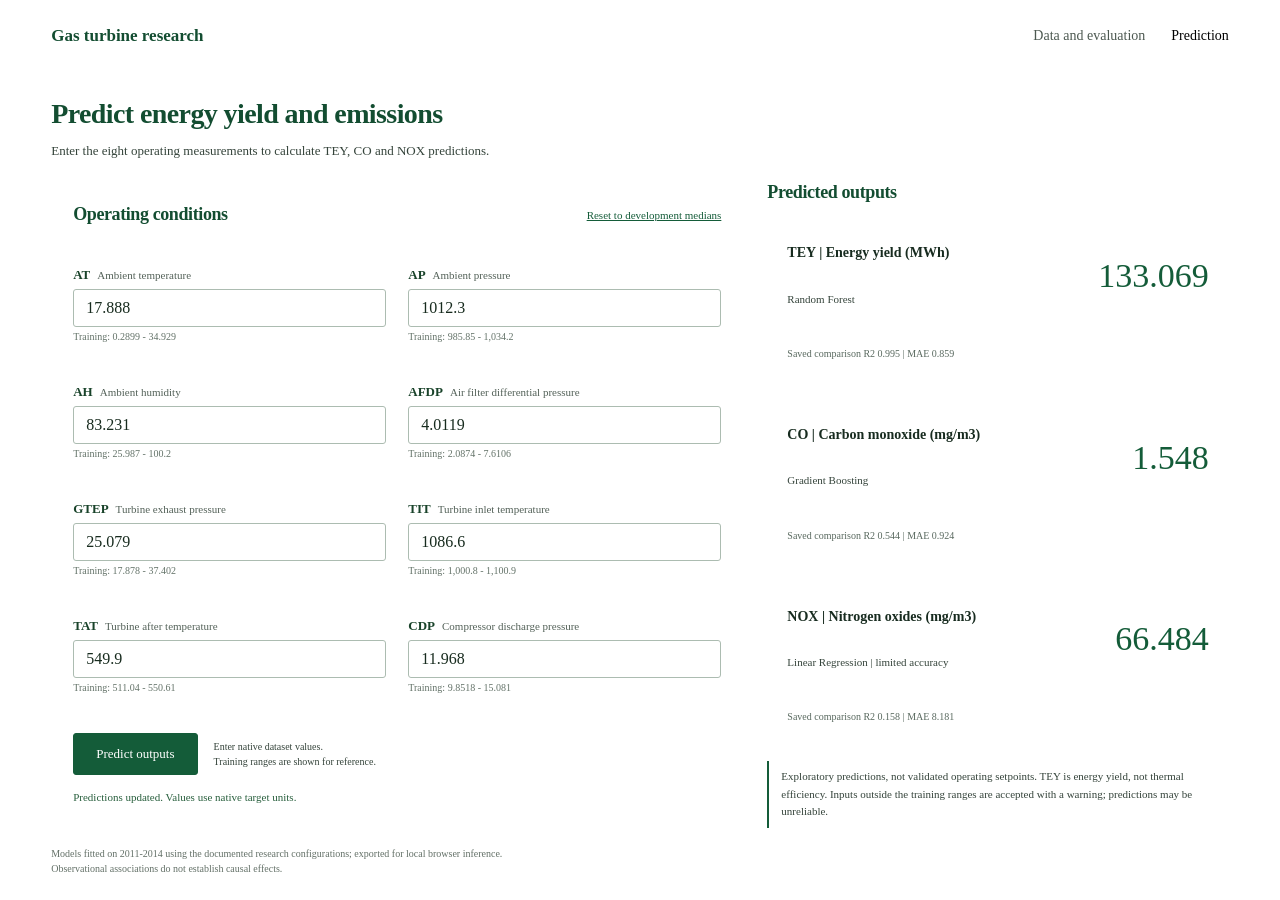
==== website/predict/index.html @ f7c9d316 "Build complete gas turbine research website with verified model explorer" ====
<!doctype html><html lang="en"><head><meta charset="utf-8"><meta name="viewport" content="width=device-width,initial-scale=1"><meta name="theme-color" content="#18784c"><title>Gas turbine prediction</title><link rel="icon" type="image/svg+xml" href="../assets/favicon.svg"><link rel="stylesheet" href="../assets/css/style.css"><script defer src="../assets/js/inference.js"></script><script defer src="../assets/js/predict.js"></script></head><body class="predict-page"><a class="skip" href="#predict-form">Skip to model inputs</a><header><a class="brand" href="../">Gas turbine research</a><nav aria-label="Main navigation"><a href="../">Data and evaluation</a><a class="active" aria-current="page" href="./">Prediction</a></nav></header><main class="predict-main"><div class="predict-heading"><div><h1>Predict energy yield and emissions</h1><p>Enter the eight operating measurements to calculate TEY, CO and NOX predictions.</p></div></div><div class="studio-grid"><form class="input-panel" id="predict-form"><div class="panel-topline"><h2>Operating conditions</h2><button type="button" id="reset-inputs" disabled>Reset to development medians</button></div><div class="input-grid" id="model-inputs"></div><div class="prediction-actions"><button class="button" id="predict-button" type="submit" disabled>Loading models...</button><p>Enter native dataset values.<br>Training ranges are shown for reference.</p></div><p id="predict-status" class="predict-status" role="status" aria-live="polite">Preparing browser models...</p></form><aside class="output-panel" aria-label="Predicted outputs"><h2>Predicted outputs</h2><article class="prediction-result"><h3>TEY | Energy yield (MWh)</h3><p>Random Forest</p><strong id="result-TEY">-</strong><div class="model-score">Saved comparison R2 0.995 | MAE 0.859</div></article><article class="prediction-result"><h3>CO | Carbon monoxide (mg/m3)</h3><p>Gradient Boosting</p><strong id="result-CO">-</strong><div class="model-score">Saved comparison R2 0.544 | MAE 0.924</div></article><article class="prediction-result nox"><h3>NOX | Nitrogen oxides (mg/m3)</h3><p>Linear Regression | limited accuracy</p><strong id="result-NOX">-</strong><div class="model-score">Saved comparison R2 0.158 | MAE 8.181</div></article><p class="studio-note">Exploratory predictions, not validated operating setpoints. TEY is energy yield, not thermal efficiency. Inputs outside the training ranges are accepted with a warning; predictions may be unreliable.</p></aside></div><p class="studio-disclaimer" id="export-note">Models fitted on 2011-2014 using the documented research configurations; exported for local browser inference. Observational associations do not establish causal effects.</p></main><noscript>Enable JavaScript to use the prediction studio.</noscript></body></html>
---- website/assets/css/style.css ----
ï»¿:root{font-family:Arial,Helvetica,sans-serif;color:#17221c;background:#fff;--green:#145c39;--muted:#56625b;--line:#dfe5e1;--white:#fff;font-synthesis:none;scroll-behavior:smooth}*{box-sizing:border-box}body{margin:0;background:#fff}a{color:var(--green);text-underline-offset:3px}a:hover{text-decoration:underline}button,input,select{font:inherit}button,a,select,input{-webkit-tap-highlight-color:transparent}:focus-visible{outline:2px solid #226b47;outline-offset:3px}header{height:72px;padding:0 4%;display:flex;align-items:center;justify-content:space-between;gap:24px;border-bottom:1px solid var(--line);background:#fff}header .brand{font-size:17px;font-weight:600;color:#134d31;text-decoration:none}header nav{display:flex;gap:26px}header nav a{font-size:14px;text-decoration:none;color:#4d5951;padding:25px 0}header nav .active{color:var(--green);border-bottom:2px solid var(--green)}.research-layout{max-width:1500px;margin:auto;padding:0 4%;display:grid;grid-template-columns:minmax(0,1fr) 225px;gap:48px}main{min-width:0}.page-intro{padding:48px 0 30px;border-bottom:1px solid var(--line)}h1,h2,h3,h4,p{margin-top:0}h1{font-size:34px;line-height:1.25;letter-spacing:-.6px;font-weight:600;color:#134d31;margin-bottom:18px}h2{font-size:28px;letter-spacing:-.4px;color:#134d31;line-height:1.3;margin-bottom:18px;font-weight:600}h3{font-size:21px;line-height:1.4;font-weight:600;color:#172b1f;margin-bottom:16px}h4{font-size:15px;line-height:1.5;font-weight:600;margin:0 0 14px;color:#23392a}p,li{font-size:14px;line-height:1.85;color:#35443b}p{margin-bottom:17px;max-width:100ch}li{margin-bottom:8px}ul{padding-left:20px}.page-intro>p{font-size:15px;max-width:85ch}.summary-strip{display:grid;grid-template-columns:repeat(4,1fr);border-top:1px solid var(--line);border-bottom:1px solid var(--line);margin:24px 0}.summary-strip>div{padding:19px 16px;border-right:1px solid var(--line)}.summary-strip>div:first-child{padding-left:0}.summary-strip>div:last-child{border:0}.summary-strip strong{display:block;font-size:27px;line-height:1.3;font-weight:500;color:#145c39;margin-bottom:7px}.summary-strip span{font-size:12px;color:#56625b}.source-note,.caption{font-size:12px!important;line-height:1.7!important;color:#647168!important;margin:12px 0 18px}.research-part{padding:44px 0 10px}.research-part+section{border-top:2px solid #1b593b;margin-top:28px}.research-part>p{margin-bottom:28px}.research-part>article{padding:30px 0;border-top:1px solid var(--line);scroll-margin-top:25px}section[id],article[id]{scroll-margin-top:25px}.two-col{display:grid;grid-template-columns:minmax(0,1fr) minmax(0,1fr);gap:28px;align-items:start;margin:22px 0}.two-col>div{min-width:0}.table-scroll{width:100%;overflow:auto;margin:17px 0 20px;border:1px solid var(--line)}table{border-collapse:collapse;width:100%;text-align:right;font-size:12px;background:#fff;white-space:nowrap}td,th{padding:12px 13px;border-bottom:1px solid #e7ebe8}th{font-size:11px;font-weight:600;color:#294533;background:#fff;white-space:normal;line-height:1.5}td:first-child,th:first-child{text-align:left}tbody tr:last-child td{border-bottom:0}tbody tr:hover{background:#f7faf7}td{font-variant-numeric:tabular-nums}#dictionary-table table{text-align:left}#dictionary-table td:nth-child(2){white-space:normal;min-width:135px}#file-inventory td:first-child{max-width:390px;white-space:normal;overflow-wrap:anywhere}#preprocessing table{text-align:left;white-space:normal;min-width:650px}#preprocessing td{vertical-align:top;line-height:1.7}.controls{display:flex;gap:20px;align-items:flex-end;flex-wrap:wrap;margin:24px 0}.controls label{display:flex;flex-direction:column;gap:8px;font-size:12px;font-weight:500;color:#354a3b}.controls .check{flex-direction:row;align-items:center;align-self:center}.controls a{font-size:12px;margin-bottom:10px}select{padding:9px 30px 9px 10px;color:#1b3425;background:#fff;border:1px solid #aebdb3;border-radius:3px;font-size:13px;max-width:100%;cursor:pointer}input{accent-color:#145c39}.chart{width:100%;min-height:180px;margin:8px 0 14px}.chart svg{display:block;width:100%;height:auto}.chart svg text{font:12px Arial,Helvetica,sans-serif;fill:#526158}.chart svg .axis-label{font-size:12px;fill:#223d2c}.chart .gridline{fill:none;stroke:#e4e9e5;stroke-width:1}.chart .reference-line{fill:none;stroke:#7d8b81;stroke-width:1;stroke-dasharray:5 5}.chart .bar-value{fill:#263c2d;font-size:11px}.chart .point:hover{stroke:#182d20;stroke-width:2;opacity:1}.wide-chart{max-width:820px;margin:18px auto}.legend{display:flex;gap:20px;flex-wrap:wrap;font-size:11px;color:#536158;margin-bottom:10px}.legend span:before{content:'';display:inline-block;width:9px;height:9px;margin-right:6px;background:#146b43}.legend .legend-comp:before{background:#da8536}.legend .legend-muted:before{background:#8b9490}.heatmap-wrap{overflow:auto;width:100%;margin:15px 0}.heatmap{display:grid;grid-template-columns:30px repeat(11,minmax(29px,1fr));gap:2px;min-width:395px;font-size:10px;text-align:center}.heatmap span{padding:8px 0}.heatmap .heat-cell{color:#14291c;cursor:help}.note{padding:14px 19px;border-left:3px solid #175f3c;background:#fff;color:#35443b;font-size:14px;line-height:1.8;margin:24px 0;border-top:1px solid var(--line);border-bottom:1px solid var(--line)}.findings strong{color:#1a422a}.matrix-definition,.metric-definitions{display:grid;grid-template-columns:repeat(2,minmax(0,1fr));gap:24px;margin:25px 0}.matrix-definition>div,.metric-definitions>div{padding:20px 0;border-top:2px solid #2b6747;border-bottom:1px solid var(--line)}.matrix-definition strong{font-size:20px;font-weight:500;color:#185b38}.matrix-definition p{font-size:12px;margin:12px 0 0}.metric-definitions{grid-template-columns:repeat(3,minmax(0,1fr));gap:20px}.metric-definitions p{font-size:13px;margin:0}.research-sidebar{align-self:start;position:sticky;top:22px;max-height:calc(100svh - 44px);overflow-y:auto;padding:26px 0 15px 20px;border-left:1px solid var(--line);margin-top:25px;scrollbar-width:thin}.sidebar-group{padding-bottom:18px}.sidebar-group:last-child{padding-bottom:0}.research-sidebar a{display:block;font-size:12px;line-height:1.5;color:#53635a;text-decoration:none;padding:4px 9px;border-left:2px solid transparent}.research-sidebar .sidebar-parent{color:#174d32;font-size:13px;font-weight:600;margin-bottom:5px;padding-left:0}.research-sidebar a:hover,.research-sidebar a.current{color:#145c39;border-left-color:#145c39;background:#fff}.research-sidebar .sidebar-parent:hover{border-left-color:transparent}.notebook-grid{display:grid;grid-template-columns:1fr 1fr;gap:10px 25px}.notebook-grid a{font-size:12px;line-height:1.6;overflow-wrap:anywhere}details{padding:17px 0;border-top:1px solid var(--line)}summary{color:#164c30;font-size:14px;cursor:pointer;line-height:1.7}details[open]>summary{margin-bottom:20px}footer{max-width:1500px;margin:35px auto 0;padding:26px 4%;border-top:1px solid var(--line);display:flex;justify-content:space-between;font-size:12px;color:#53635a;background:white}#load-status{position:fixed;left:16px;bottom:16px;padding:12px 18px;max-width:calc(100% - 32px);background:#fff;border:1px solid #98b09f;color:#174a2d;box-shadow:0 3px 12px #0001;font-size:12px;z-index:9}#load-status:empty{display:none}.skip{position:absolute;top:-100px;left:20px;background:white;color:#145c39;z-index:10;padding:12px}.skip:focus{top:8px}[hidden]{display:none!important}.button{background:#145c39;color:#fff;border:1px solid #145c39;border-radius:3px;font-size:13px;padding:12px 22px;cursor:pointer}.button:hover{background:#0e472b}button:disabled{cursor:wait;opacity:.55}.sr-only{position:absolute;width:1px;height:1px;overflow:hidden;clip:rect(0,0,0,0)}
/* Prediction page */
.predict-page{background:#fff}.predict-main{max-width:1320px;margin:auto;padding:24px 4%;height:calc(100svh - 72px);display:flex;flex-direction:column;gap:18px}.predict-heading h1{font-size:28px;margin-bottom:8px}.predict-heading p{font-size:13px;margin:0}.studio-grid{display:grid;grid-template-columns:1.5fr 1fr;gap:24px;min-height:0;flex:1}.input-panel{padding:22px;border:1px solid var(--line);background:#fff;display:flex;flex-direction:column;gap:14px}.panel-topline{display:flex;justify-content:space-between;align-items:center;gap:10px}.panel-topline h2{font-size:18px;margin:0}.panel-topline button{background:#fff;border:0;padding:0;color:#145c39;font-size:11px;text-decoration:underline;cursor:pointer}.input-grid{display:grid;grid-template-columns:1fr 1fr;gap:15px 22px;flex:1;align-content:space-evenly}.input-field label{display:block;font-size:11px;color:#536158;line-height:1.4;margin-bottom:5px}.input-field label b{color:#19432a;font-size:13px;margin-right:7px}.input-field input{width:100%;min-width:0;border:1px solid #acbcb1;border-radius:3px;padding:9px 12px;font-size:16px;background:#fff;color:#172b1e}.input-field small{display:block;font-size:10px;color:#647369;margin-top:4px}.prediction-actions{display:flex;align-items:center;gap:16px}.prediction-actions p{font-size:10px;line-height:1.5;margin:0}.predict-status{font-size:11px;margin:0;min-height:17px;color:#285f3d;line-height:1.5}.predict-status.error{color:#963a2c}.input-field input:invalid{border-color:#963a2c}.output-panel{display:flex;flex-direction:column;gap:12px}.output-panel>h2{font-size:18px;margin:0}.prediction-result{border:1px solid var(--line);padding:16px 20px;display:grid;grid-template-columns:1fr auto;gap:4px;align-items:center;flex:1;background:#fff}.prediction-result h3{font-size:14px;margin:0}.prediction-result p{font-size:11px;margin:0}.prediction-result strong{grid-column:2;grid-row:1/3;font-size:34px;font-weight:500;color:#145c39}.prediction-result .model-score{grid-column:1/-1;font-size:10px;border-top:1px solid var(--line);padding-top:8px;margin-top:5px;color:#59695f}.studio-note{border-left:2px solid #145c39;padding:7px 12px;font-size:11px;line-height:1.6;margin:0;background:#fff}.studio-disclaimer{font-size:10px;color:#637067;line-height:1.5;margin:0}.predict-result-stale{opacity:.45}
@media(max-width:1150px){.research-layout{gap:25px;grid-template-columns:minmax(0,1fr) 205px;padding:0 3%}.two-col{grid-template-columns:1fr}.chart{max-width:680px}.wide-chart{max-width:100%}.heatmap{max-width:620px}.research-sidebar{padding-left:12px}h1{font-size:30px}.metric-definitions{gap:14px}}@media(max-width:760px){header{height:auto;min-height:70px;padding:18px 5%;gap:16px;flex-wrap:wrap}header .brand{font-size:16px}header nav{gap:20px}header nav a{font-size:12px;padding:8px 0}.research-layout{display:flex;flex-direction:column;padding:0 5%;gap:0}.research-sidebar{position:static;order:-1;margin:20px 0 0;padding:12px 0;border:0;border-bottom:1px solid var(--line);width:100%;max-height:210px;overflow:auto}.research-sidebar nav{display:grid;grid-template-columns:repeat(3,minmax(0,1fr));gap:10px}.research-sidebar a{font-size:10px;padding:4px 2px}.research-sidebar .sidebar-parent{font-size:11px}.page-intro{padding-top:27px}h1{font-size:26px}h2{font-size:25px}h3{font-size:19px}.summary-strip{grid-template-columns:1fr 1fr}.summary-strip>div{padding:14px 10px;border-top:1px solid var(--line)}.summary-strip>div:first-child{padding-left:10px}.summary-strip strong{font-size:24px}.summary-strip span{font-size:11px}.summary-strip>div:nth-child(even){border-right:0}.research-part{padding-top:32px}.research-part>article{padding:25px 0}.two-col{gap:20px}.controls{gap:14px}.controls label{font-size:11px}select{font-size:12px}.metric-definitions,.matrix-definition{grid-template-columns:1fr;gap:12px}.metric-definitions>div,.matrix-definition>div{padding:15px 0}.notebook-grid{grid-template-columns:1fr}td,th{padding:10px;font-size:11px}.heatmap{font-size:9px;min-width:370px}.chart{min-height:150px}.caption{font-size:11px!important}footer{padding:23px 5%}.page-intro>p{font-size:14px}}
@media(min-width:901px) and (max-height:760px){.predict-main{padding-top:14px;padding-bottom:14px;gap:10px}.predict-heading h1{font-size:25px}.input-panel{padding:16px;gap:10px}.input-grid{gap:9px 18px}.input-field input{padding:7px 10px}.prediction-result{padding:10px 16px}.prediction-result strong{font-size:28px}.input-field small{font-size:9px}.prediction-actions .button{padding:10px 18px}}
@media(max-width:900px){.predict-page header{height:56px;min-height:56px;padding:8px 4%;gap:0}.predict-page header>.brand{display:none}.predict-page header nav{width:100%;justify-content:center;gap:24px}.predict-page header nav a{padding:9px 0;font-size:12px}.predict-main{height:auto;min-height:0;padding:12px 4%;gap:10px}.predict-heading h1{font-size:24px;margin-bottom:5px}.predict-heading p{font-size:10px}.studio-grid{grid-template-columns:1fr;gap:10px}.input-panel{padding:12px 15px;gap:8px}.panel-topline h2{font-size:14px}.panel-topline button{font-size:9px}.input-grid{gap:6px 14px}.input-field label{font-size:9px;line-height:1.3;margin-bottom:3px}.input-field label b{font-size:11px}.input-field input{padding:6px 9px;font-size:14px;height:30px}.input-field small{font-size:9px;margin-top:2px;line-height:1.2}.prediction-actions .button{font-size:11px;padding:10px 16px}.prediction-actions p{font-size:9px}.predict-status{font-size:10px;min-height:12px;line-height:1.3}.output-panel{display:grid;grid-template-columns:repeat(3,minmax(0,1fr));gap:6px}.output-panel>h2,.output-panel>.studio-note{grid-column:1/-1}.output-panel>h2{font-size:13px}.prediction-result{display:block;padding:9px 11px}.prediction-result h3{font-size:11px}.prediction-result p{font-size:9px;line-height:1.4}.prediction-result strong{display:block;font-size:24px;margin:5px 0}.prediction-result .model-score{font-size:8px;padding-top:5px;line-height:1.4}.studio-note{font-size:9px;padding:5px 8px;line-height:1.4}.studio-disclaimer{font-size:9px;line-height:1.35}}
@media(prefers-reduced-motion:reduce){:root{scroll-behavior:auto}}@media print{header,.research-sidebar,.controls,footer,#load-status{display:none}.research-layout{display:block;padding:0}.research-part{break-before:page}article{break-inside:avoid}.table-scroll{overflow:visible}a{color:#17221c}.chart{max-width:550px}}

/* Method explanations and bibliography retain the white editorial canvas. */
.method-choice{border-left:3px solid #146b43;padding:4px 0 4px 20px;margin:24px 0;background:#fff}.method-choice h4{margin:0 0 8px}.citation{font-size:.75em;white-space:nowrap}.references{padding-left:24px}.references li{padding:8px 0;scroll-margin-top:90px;overflow-wrap:anywhere}.research-roadmap{margin:24px 0}.research-roadmap ol{columns:2;column-gap:30px}.research-roadmap li{break-inside:avoid;padding:5px 0}pre{white-space:pre-wrap;overflow-wrap:anywhere;padding:18px;border:1px solid #d9e2dc;background:#fff;font-size:.85rem}.research-sidebar{max-height:calc(100vh - 100px);overflow-y:auto}@media(max-width:800px){.research-roadmap ol{columns:1}.research-sidebar{max-height:none}}
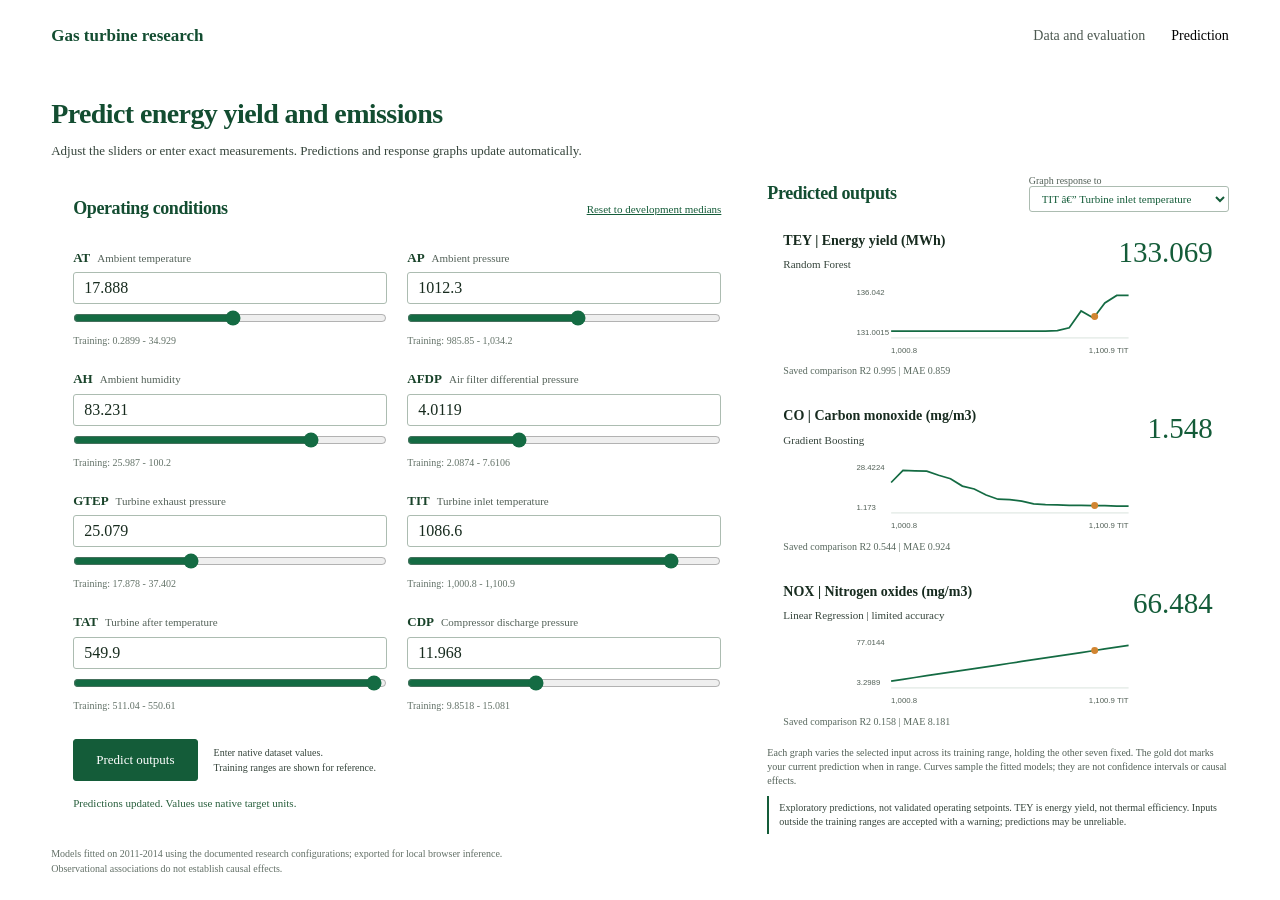
==== commit e1e880de: "Add live prediction sliders and fitted-model response graphs" ====
--- a/website/predict/index.html
+++ b/website/predict/index.html
@@ -1 +1 @@
-<!doctype html><html lang="en"><head><meta charset="utf-8"><meta name="viewport" content="width=device-width,initial-scale=1"><meta name="theme-color" content="#18784c"><title>Gas turbine prediction</title><link rel="icon" type="image/svg+xml" href="../assets/favicon.svg"><link rel="stylesheet" href="../assets/css/style.css"><script defer src="../assets/js/inference.js"></script><script defer src="../assets/js/predict.js"></script></head><body class="predict-page"><a class="skip" href="#predict-form">Skip to model inputs</a><header><a class="brand" href="../">Gas turbine research</a><nav aria-label="Main navigation"><a href="../">Data and evaluation</a><a class="active" aria-current="page" href="./">Prediction</a></nav></header><main class="predict-main"><div class="predict-heading"><div><h1>Predict energy yield and emissions</h1><p>Enter the eight operating measurements to calculate TEY, CO and NOX predictions.</p></div></div><div class="studio-grid"><form class="input-panel" id="predict-form"><div class="panel-topline"><h2>Operating conditions</h2><button type="button" id="reset-inputs" disabled>Reset to development medians</button></div><div class="input-grid" id="model-inputs"></div><div class="prediction-actions"><button class="button" id="predict-button" type="submit" disabled>Loading models...</button><p>Enter native dataset values.<br>Training ranges are shown for reference.</p></div><p id="predict-status" class="predict-status" role="status" aria-live="polite">Preparing browser models...</p></form><aside class="output-panel" aria-label="Predicted outputs"><h2>Predicted outputs</h2><article class="prediction-result"><h3>TEY | Energy yield (MWh)</h3><p>Random Forest</p><strong id="result-TEY">-</strong><div class="model-score">Saved comparison R2 0.995 | MAE 0.859</div></article><article class="prediction-result"><h3>CO | Carbon monoxide (mg/m3)</h3><p>Gradient Boosting</p><strong id="result-CO">-</strong><div class="model-score">Saved comparison R2 0.544 | MAE 0.924</div></article><article class="prediction-result nox"><h3>NOX | Nitrogen oxides (mg/m3)</h3><p>Linear Regression | limited accuracy</p><strong id="result-NOX">-</strong><div class="model-score">Saved comparison R2 0.158 | MAE 8.181</div></article><p class="studio-note">Exploratory predictions, not validated operating setpoints. TEY is energy yield, not thermal efficiency. Inputs outside the training ranges are accepted with a warning; predictions may be unreliable.</p></aside></div><p class="studio-disclaimer" id="export-note">Models fitted on 2011-2014 using the documented research configurations; exported for local browser inference. Observational associations do not establish causal effects.</p></main><noscript>Enable JavaScript to use the prediction studio.</noscript></body></html>
+<!doctype html><html lang="en"><head><meta charset="utf-8"><meta name="viewport" content="width=device-width,initial-scale=1"><meta name="theme-color" content="#18784c"><title>Gas turbine prediction</title><link rel="icon" type="image/svg+xml" href="../assets/turbine-icon.svg"><link rel="stylesheet" href="../assets/css/style.css"><script defer src="../assets/js/inference.js"></script><script defer src="../assets/js/predict.js"></script></head><body class="predict-page"><a class="skip" href="#predict-form">Skip to model inputs</a><header><a class="brand" href="../">Gas turbine research</a><nav aria-label="Main navigation"><a href="../">Data and evaluation</a><a class="active" aria-current="page" href="./">Prediction</a></nav></header><main class="predict-main"><div class="predict-heading"><div><h1>Predict energy yield and emissions</h1><p>Adjust the sliders or enter exact measurements. Predictions and response graphs update automatically.</p></div></div><div class="studio-grid"><form class="input-panel" id="predict-form"><div class="panel-topline"><h2>Operating conditions</h2><button type="button" id="reset-inputs" disabled>Reset to development medians</button></div><div class="input-grid" id="model-inputs"></div><div class="prediction-actions"><button class="button" id="predict-button" type="submit" disabled>Loading models...</button><p>Enter native dataset values.<br>Training ranges are shown for reference.</p></div><p id="predict-status" class="predict-status" role="status" aria-live="polite">Preparing browser models...</p></form><aside class="output-panel" aria-label="Predicted outputs"><div class="response-heading"><h2>Predicted outputs</h2><label for="response-feature">Graph response to<select id="response-feature" aria-describedby="response-help" disabled><option>TIT</option></select></label></div><article class="prediction-result"><h3>TEY | Energy yield (MWh)</h3><p>Random Forest</p><strong id="result-TEY">-</strong><div class="response-chart" id="response-TEY"></div><div class="model-score">Saved comparison R2 0.995 | MAE 0.859</div></article><article class="prediction-result"><h3>CO | Carbon monoxide (mg/m3)</h3><p>Gradient Boosting</p><strong id="result-CO">-</strong><div class="response-chart" id="response-CO"></div><div class="model-score">Saved comparison R2 0.544 | MAE 0.924</div></article><article class="prediction-result nox"><h3>NOX | Nitrogen oxides (mg/m3)</h3><p>Linear Regression | limited accuracy</p><strong id="result-NOX">-</strong><div class="response-chart" id="response-NOX"></div><div class="model-score">Saved comparison R2 0.158 | MAE 8.181</div></article><p class="response-help" id="response-help">Each graph varies the selected input across its training range, holding the other seven fixed. The gold dot marks your current prediction when in range. Curves sample the fitted models; they are not confidence intervals or causal effects.</p><p class="studio-note">Exploratory predictions, not validated operating setpoints. TEY is energy yield, not thermal efficiency. Inputs outside the training ranges are accepted with a warning; predictions may be unreliable.</p></aside></div><p class="studio-disclaimer" id="export-note">Models fitted on 2011-2014 using the documented research configurations; exported for local browser inference. Observational associations do not establish causal effects.</p></main><noscript>Enable JavaScript to use the prediction studio.</noscript></body></html>
--- a/website/assets/css/style.css
+++ b/website/assets/css/style.css
@@ -1,4 +1,4 @@
-ï»¿:root{font-family:Arial,Helvetica,sans-serif;color:#17221c;background:#fff;--green:#145c39;--muted:#56625b;--line:#dfe5e1;--white:#fff;font-synthesis:none;scroll-behavior:smooth}*{box-sizing:border-box}body{margin:0;background:#fff}a{color:var(--green);text-underline-offset:3px}a:hover{text-decoration:underline}button,input,select{font:inherit}button,a,select,input{-webkit-tap-highlight-color:transparent}:focus-visible{outline:2px solid #226b47;outline-offset:3px}header{height:72px;padding:0 4%;display:flex;align-items:center;justify-content:space-between;gap:24px;border-bottom:1px solid var(--line);background:#fff}header .brand{font-size:17px;font-weight:600;color:#134d31;text-decoration:none}header nav{display:flex;gap:26px}header nav a{font-size:14px;text-decoration:none;color:#4d5951;padding:25px 0}header nav .active{color:var(--green);border-bottom:2px solid var(--green)}.research-layout{max-width:1500px;margin:auto;padding:0 4%;display:grid;grid-template-columns:minmax(0,1fr) 225px;gap:48px}main{min-width:0}.page-intro{padding:48px 0 30px;border-bottom:1px solid var(--line)}h1,h2,h3,h4,p{margin-top:0}h1{font-size:34px;line-height:1.25;letter-spacing:-.6px;font-weight:600;color:#134d31;margin-bottom:18px}h2{font-size:28px;letter-spacing:-.4px;color:#134d31;line-height:1.3;margin-bottom:18px;font-weight:600}h3{font-size:21px;line-height:1.4;font-weight:600;color:#172b1f;margin-bottom:16px}h4{font-size:15px;line-height:1.5;font-weight:600;margin:0 0 14px;color:#23392a}p,li{font-size:14px;line-height:1.85;color:#35443b}p{margin-bottom:17px;max-width:100ch}li{margin-bottom:8px}ul{padding-left:20px}.page-intro>p{font-size:15px;max-width:85ch}.summary-strip{display:grid;grid-template-columns:repeat(4,1fr);border-top:1px solid var(--line);border-bottom:1px solid var(--line);margin:24px 0}.summary-strip>div{padding:19px 16px;border-right:1px solid var(--line)}.summary-strip>div:first-child{padding-left:0}.summary-strip>div:last-child{border:0}.summary-strip strong{display:block;font-size:27px;line-height:1.3;font-weight:500;color:#145c39;margin-bottom:7px}.summary-strip span{font-size:12px;color:#56625b}.source-note,.caption{font-size:12px!important;line-height:1.7!important;color:#647168!important;margin:12px 0 18px}.research-part{padding:44px 0 10px}.research-part+section{border-top:2px solid #1b593b;margin-top:28px}.research-part>p{margin-bottom:28px}.research-part>article{padding:30px 0;border-top:1px solid var(--line);scroll-margin-top:25px}section[id],article[id]{scroll-margin-top:25px}.two-col{display:grid;grid-template-columns:minmax(0,1fr) minmax(0,1fr);gap:28px;align-items:start;margin:22px 0}.two-col>div{min-width:0}.table-scroll{width:100%;overflow:auto;margin:17px 0 20px;border:1px solid var(--line)}table{border-collapse:collapse;width:100%;text-align:right;font-size:12px;background:#fff;white-space:nowrap}td,th{padding:12px 13px;border-bottom:1px solid #e7ebe8}th{font-size:11px;font-weight:600;color:#294533;background:#fff;white-space:normal;line-height:1.5}td:first-child,th:first-child{text-align:left}tbody tr:last-child td{border-bottom:0}tbody tr:hover{background:#f7faf7}td{font-variant-numeric:tabular-nums}#dictionary-table table{text-align:left}#dictionary-table td:nth-child(2){white-space:normal;min-width:135px}#file-inventory td:first-child{max-width:390px;white-space:normal;overflow-wrap:anywhere}#preprocessing table{text-align:left;white-space:normal;min-width:650px}#preprocessing td{vertical-align:top;line-height:1.7}.controls{display:flex;gap:20px;align-items:flex-end;flex-wrap:wrap;margin:24px 0}.controls label{display:flex;flex-direction:column;gap:8px;font-size:12px;font-weight:500;color:#354a3b}.controls .check{flex-direction:row;align-items:center;align-self:center}.controls a{font-size:12px;margin-bottom:10px}select{padding:9px 30px 9px 10px;color:#1b3425;background:#fff;border:1px solid #aebdb3;border-radius:3px;font-size:13px;max-width:100%;cursor:pointer}input{accent-color:#145c39}.chart{width:100%;min-height:180px;margin:8px 0 14px}.chart svg{display:block;width:100%;height:auto}.chart svg text{font:12px Arial,Helvetica,sans-serif;fill:#526158}.chart svg .axis-label{font-size:12px;fill:#223d2c}.chart .gridline{fill:none;stroke:#e4e9e5;stroke-width:1}.chart .reference-line{fill:none;stroke:#7d8b81;stroke-width:1;stroke-dasharray:5 5}.chart .bar-value{fill:#263c2d;font-size:11px}.chart .point:hover{stroke:#182d20;stroke-width:2;opacity:1}.wide-chart{max-width:820px;margin:18px auto}.legend{display:flex;gap:20px;flex-wrap:wrap;font-size:11px;color:#536158;margin-bottom:10px}.legend span:before{content:'';display:inline-block;width:9px;height:9px;margin-right:6px;background:#146b43}.legend .legend-comp:before{background:#da8536}.legend .legend-muted:before{background:#8b9490}.heatmap-wrap{overflow:auto;width:100%;margin:15px 0}.heatmap{display:grid;grid-template-columns:30px repeat(11,minmax(29px,1fr));gap:2px;min-width:395px;font-size:10px;text-align:center}.heatmap span{padding:8px 0}.heatmap .heat-cell{color:#14291c;cursor:help}.note{padding:14px 19px;border-left:3px solid #175f3c;background:#fff;color:#35443b;font-size:14px;line-height:1.8;margin:24px 0;border-top:1px solid var(--line);border-bottom:1px solid var(--line)}.findings strong{color:#1a422a}.matrix-definition,.metric-definitions{display:grid;grid-template-columns:repeat(2,minmax(0,1fr));gap:24px;margin:25px 0}.matrix-definition>div,.metric-definitions>div{padding:20px 0;border-top:2px solid #2b6747;border-bottom:1px solid var(--line)}.matrix-definition strong{font-size:20px;font-weight:500;color:#185b38}.matrix-definition p{font-size:12px;margin:12px 0 0}.metric-definitions{grid-template-columns:repeat(3,minmax(0,1fr));gap:20px}.metric-definitions p{font-size:13px;margin:0}.research-sidebar{align-self:start;position:sticky;top:22px;max-height:calc(100svh - 44px);overflow-y:auto;padding:26px 0 15px 20px;border-left:1px solid var(--line);margin-top:25px;scrollbar-width:thin}.sidebar-group{padding-bottom:18px}.sidebar-group:last-child{padding-bottom:0}.research-sidebar a{display:block;font-size:12px;line-height:1.5;color:#53635a;text-decoration:none;padding:4px 9px;border-left:2px solid transparent}.research-sidebar .sidebar-parent{color:#174d32;font-size:13px;font-weight:600;margin-bottom:5px;padding-left:0}.research-sidebar a:hover,.research-sidebar a.current{color:#145c39;border-left-color:#145c39;background:#fff}.research-sidebar .sidebar-parent:hover{border-left-color:transparent}.notebook-grid{display:grid;grid-template-columns:1fr 1fr;gap:10px 25px}.notebook-grid a{font-size:12px;line-height:1.6;overflow-wrap:anywhere}details{padding:17px 0;border-top:1px solid var(--line)}summary{color:#164c30;font-size:14px;cursor:pointer;line-height:1.7}details[open]>summary{margin-bottom:20px}footer{max-width:1500px;margin:35px auto 0;padding:26px 4%;border-top:1px solid var(--line);display:flex;justify-content:space-between;font-size:12px;color:#53635a;background:white}#load-status{position:fixed;left:16px;bottom:16px;padding:12px 18px;max-width:calc(100% - 32px);background:#fff;border:1px solid #98b09f;color:#174a2d;box-shadow:0 3px 12px #0001;font-size:12px;z-index:9}#load-status:empty{display:none}.skip{position:absolute;top:-100px;left:20px;background:white;color:#145c39;z-index:10;padding:12px}.skip:focus{top:8px}[hidden]{display:none!important}.button{background:#145c39;color:#fff;border:1px solid #145c39;border-radius:3px;font-size:13px;padding:12px 22px;cursor:pointer}.button:hover{background:#0e472b}button:disabled{cursor:wait;opacity:.55}.sr-only{position:absolute;width:1px;height:1px;overflow:hidden;clip:rect(0,0,0,0)}
+Ã¯Â»Â¿:root{font-family:Arial,Helvetica,sans-serif;color:#17221c;background:#fff;--green:#145c39;--muted:#56625b;--line:#dfe5e1;--white:#fff;font-synthesis:none;scroll-behavior:smooth}*{box-sizing:border-box}body{margin:0;background:#fff}a{color:var(--green);text-underline-offset:3px}a:hover{text-decoration:underline}button,input,select{font:inherit}button,a,select,input{-webkit-tap-highlight-color:transparent}:focus-visible{outline:2px solid #226b47;outline-offset:3px}header{height:72px;padding:0 4%;display:flex;align-items:center;justify-content:space-between;gap:24px;border-bottom:1px solid var(--line);background:#fff}header .brand{font-size:17px;font-weight:600;color:#134d31;text-decoration:none}header nav{display:flex;gap:26px}header nav a{font-size:14px;text-decoration:none;color:#4d5951;padding:25px 0}header nav .active{color:var(--green);border-bottom:2px solid var(--green)}.research-layout{max-width:1500px;margin:auto;padding:0 4%;display:grid;grid-template-columns:minmax(0,1fr) 225px;gap:48px}main{min-width:0}.page-intro{padding:48px 0 30px;border-bottom:1px solid var(--line)}h1,h2,h3,h4,p{margin-top:0}h1{font-size:34px;line-height:1.25;letter-spacing:-.6px;font-weight:600;color:#134d31;margin-bottom:18px}h2{font-size:28px;letter-spacing:-.4px;color:#134d31;line-height:1.3;margin-bottom:18px;font-weight:600}h3{font-size:21px;line-height:1.4;font-weight:600;color:#172b1f;margin-bottom:16px}h4{font-size:15px;line-height:1.5;font-weight:600;margin:0 0 14px;color:#23392a}p,li{font-size:14px;line-height:1.85;color:#35443b}p{margin-bottom:17px;max-width:100ch}li{margin-bottom:8px}ul{padding-left:20px}.page-intro>p{font-size:15px;max-width:85ch}.summary-strip{display:grid;grid-template-columns:repeat(4,1fr);border-top:1px solid var(--line);border-bottom:1px solid var(--line);margin:24px 0}.summary-strip>div{padding:19px 16px;border-right:1px solid var(--line)}.summary-strip>div:first-child{padding-left:0}.summary-strip>div:last-child{border:0}.summary-strip strong{display:block;font-size:27px;line-height:1.3;font-weight:500;color:#145c39;margin-bottom:7px}.summary-strip span{font-size:12px;color:#56625b}.source-note,.caption{font-size:12px!important;line-height:1.7!important;color:#647168!important;margin:12px 0 18px}.research-part{padding:44px 0 10px}.research-part+section{border-top:2px solid #1b593b;margin-top:28px}.research-part>p{margin-bottom:28px}.research-part>article{padding:30px 0;border-top:1px solid var(--line);scroll-margin-top:25px}section[id],article[id]{scroll-margin-top:25px}.two-col{display:grid;grid-template-columns:minmax(0,1fr) minmax(0,1fr);gap:28px;align-items:start;margin:22px 0}.two-col>div{min-width:0}.table-scroll{width:100%;overflow:auto;margin:17px 0 20px;border:1px solid var(--line)}table{border-collapse:collapse;width:100%;text-align:right;font-size:12px;background:#fff;white-space:nowrap}td,th{padding:12px 13px;border-bottom:1px solid #e7ebe8}th{font-size:11px;font-weight:600;color:#294533;background:#fff;white-space:normal;line-height:1.5}td:first-child,th:first-child{text-align:left}tbody tr:last-child td{border-bottom:0}tbody tr:hover{background:#f7faf7}td{font-variant-numeric:tabular-nums}#dictionary-table table{text-align:left}#dictionary-table td:nth-child(2){white-space:normal;min-width:135px}#file-inventory td:first-child{max-width:390px;white-space:normal;overflow-wrap:anywhere}#preprocessing table{text-align:left;white-space:normal;min-width:650px}#preprocessing td{vertical-align:top;line-height:1.7}.controls{display:flex;gap:20px;align-items:flex-end;flex-wrap:wrap;margin:24px 0}.controls label{display:flex;flex-direction:column;gap:8px;font-size:12px;font-weight:500;color:#354a3b}.controls .check{flex-direction:row;align-items:center;align-self:center}.controls a{font-size:12px;margin-bottom:10px}select{padding:9px 30px 9px 10px;color:#1b3425;background:#fff;border:1px solid #aebdb3;border-radius:3px;font-size:13px;max-width:100%;cursor:pointer}input{accent-color:#145c39}.chart{width:100%;min-height:180px;margin:8px 0 14px}.chart svg{display:block;width:100%;height:auto}.chart svg text{font:12px Arial,Helvetica,sans-serif;fill:#526158}.chart svg .axis-label{font-size:12px;fill:#223d2c}.chart .gridline{fill:none;stroke:#e4e9e5;stroke-width:1}.chart .reference-line{fill:none;stroke:#7d8b81;stroke-width:1;stroke-dasharray:5 5}.chart .bar-value{fill:#263c2d;font-size:11px}.chart .point:hover{stroke:#182d20;stroke-width:2;opacity:1}.wide-chart{max-width:820px;margin:18px auto}.legend{display:flex;gap:20px;flex-wrap:wrap;font-size:11px;color:#536158;margin-bottom:10px}.legend span:before{content:'';display:inline-block;width:9px;height:9px;margin-right:6px;background:#146b43}.legend .legend-comp:before{background:#da8536}.legend .legend-muted:before{background:#8b9490}.heatmap-wrap{overflow:auto;width:100%;margin:15px 0}.heatmap{display:grid;grid-template-columns:30px repeat(11,minmax(29px,1fr));gap:2px;min-width:395px;font-size:10px;text-align:center}.heatmap span{padding:8px 0}.heatmap .heat-cell{color:#14291c;cursor:help}.note{padding:14px 19px;border-left:3px solid #175f3c;background:#fff;color:#35443b;font-size:14px;line-height:1.8;margin:24px 0;border-top:1px solid var(--line);border-bottom:1px solid var(--line)}.findings strong{color:#1a422a}.matrix-definition,.metric-definitions{display:grid;grid-template-columns:repeat(2,minmax(0,1fr));gap:24px;margin:25px 0}.matrix-definition>div,.metric-definitions>div{padding:20px 0;border-top:2px solid #2b6747;border-bottom:1px solid var(--line)}.matrix-definition strong{font-size:20px;font-weight:500;color:#185b38}.matrix-definition p{font-size:12px;margin:12px 0 0}.metric-definitions{grid-template-columns:repeat(3,minmax(0,1fr));gap:20px}.metric-definitions p{font-size:13px;margin:0}.research-sidebar{align-self:start;position:sticky;top:22px;max-height:calc(100svh - 44px);overflow-y:auto;padding:26px 0 15px 20px;border-left:1px solid var(--line);margin-top:25px;scrollbar-width:thin}.sidebar-group{padding-bottom:18px}.sidebar-group:last-child{padding-bottom:0}.research-sidebar a{display:block;font-size:12px;line-height:1.5;color:#53635a;text-decoration:none;padding:4px 9px;border-left:2px solid transparent}.research-sidebar .sidebar-parent{color:#174d32;font-size:13px;font-weight:600;margin-bottom:5px;padding-left:0}.research-sidebar a:hover,.research-sidebar a.current{color:#145c39;border-left-color:#145c39;background:#fff}.research-sidebar .sidebar-parent:hover{border-left-color:transparent}.notebook-grid{display:grid;grid-template-columns:1fr 1fr;gap:10px 25px}.notebook-grid a{font-size:12px;line-height:1.6;overflow-wrap:anywhere}details{padding:17px 0;border-top:1px solid var(--line)}summary{color:#164c30;font-size:14px;cursor:pointer;line-height:1.7}details[open]>summary{margin-bottom:20px}footer{max-width:1500px;margin:35px auto 0;padding:26px 4%;border-top:1px solid var(--line);display:flex;justify-content:space-between;font-size:12px;color:#53635a;background:white}#load-status{position:fixed;left:16px;bottom:16px;padding:12px 18px;max-width:calc(100% - 32px);background:#fff;border:1px solid #98b09f;color:#174a2d;box-shadow:0 3px 12px #0001;font-size:12px;z-index:9}#load-status:empty{display:none}.skip{position:absolute;top:-100px;left:20px;background:white;color:#145c39;z-index:10;padding:12px}.skip:focus{top:8px}[hidden]{display:none!important}.button{background:#145c39;color:#fff;border:1px solid #145c39;border-radius:3px;font-size:13px;padding:12px 22px;cursor:pointer}.button:hover{background:#0e472b}button:disabled{cursor:wait;opacity:.55}.sr-only{position:absolute;width:1px;height:1px;overflow:hidden;clip:rect(0,0,0,0)}
 /* Prediction page */
 .predict-page{background:#fff}.predict-main{max-width:1320px;margin:auto;padding:24px 4%;height:calc(100svh - 72px);display:flex;flex-direction:column;gap:18px}.predict-heading h1{font-size:28px;margin-bottom:8px}.predict-heading p{font-size:13px;margin:0}.studio-grid{display:grid;grid-template-columns:1.5fr 1fr;gap:24px;min-height:0;flex:1}.input-panel{padding:22px;border:1px solid var(--line);background:#fff;display:flex;flex-direction:column;gap:14px}.panel-topline{display:flex;justify-content:space-between;align-items:center;gap:10px}.panel-topline h2{font-size:18px;margin:0}.panel-topline button{background:#fff;border:0;padding:0;color:#145c39;font-size:11px;text-decoration:underline;cursor:pointer}.input-grid{display:grid;grid-template-columns:1fr 1fr;gap:15px 22px;flex:1;align-content:space-evenly}.input-field label{display:block;font-size:11px;color:#536158;line-height:1.4;margin-bottom:5px}.input-field label b{color:#19432a;font-size:13px;margin-right:7px}.input-field input{width:100%;min-width:0;border:1px solid #acbcb1;border-radius:3px;padding:9px 12px;font-size:16px;background:#fff;color:#172b1e}.input-field small{display:block;font-size:10px;color:#647369;margin-top:4px}.prediction-actions{display:flex;align-items:center;gap:16px}.prediction-actions p{font-size:10px;line-height:1.5;margin:0}.predict-status{font-size:11px;margin:0;min-height:17px;color:#285f3d;line-height:1.5}.predict-status.error{color:#963a2c}.input-field input:invalid{border-color:#963a2c}.output-panel{display:flex;flex-direction:column;gap:12px}.output-panel>h2{font-size:18px;margin:0}.prediction-result{border:1px solid var(--line);padding:16px 20px;display:grid;grid-template-columns:1fr auto;gap:4px;align-items:center;flex:1;background:#fff}.prediction-result h3{font-size:14px;margin:0}.prediction-result p{font-size:11px;margin:0}.prediction-result strong{grid-column:2;grid-row:1/3;font-size:34px;font-weight:500;color:#145c39}.prediction-result .model-score{grid-column:1/-1;font-size:10px;border-top:1px solid var(--line);padding-top:8px;margin-top:5px;color:#59695f}.studio-note{border-left:2px solid #145c39;padding:7px 12px;font-size:11px;line-height:1.6;margin:0;background:#fff}.studio-disclaimer{font-size:10px;color:#637067;line-height:1.5;margin:0}.predict-result-stale{opacity:.45}
 @media(max-width:1150px){.research-layout{gap:25px;grid-template-columns:minmax(0,1fr) 205px;padding:0 3%}.two-col{grid-template-columns:1fr}.chart{max-width:680px}.wide-chart{max-width:100%}.heatmap{max-width:620px}.research-sidebar{padding-left:12px}h1{font-size:30px}.metric-definitions{gap:14px}}@media(max-width:760px){header{height:auto;min-height:70px;padding:18px 5%;gap:16px;flex-wrap:wrap}header .brand{font-size:16px}header nav{gap:20px}header nav a{font-size:12px;padding:8px 0}.research-layout{display:flex;flex-direction:column;padding:0 5%;gap:0}.research-sidebar{position:static;order:-1;margin:20px 0 0;padding:12px 0;border:0;border-bottom:1px solid var(--line);width:100%;max-height:210px;overflow:auto}.research-sidebar nav{display:grid;grid-template-columns:repeat(3,minmax(0,1fr));gap:10px}.research-sidebar a{font-size:10px;padding:4px 2px}.research-sidebar .sidebar-parent{font-size:11px}.page-intro{padding-top:27px}h1{font-size:26px}h2{font-size:25px}h3{font-size:19px}.summary-strip{grid-template-columns:1fr 1fr}.summary-strip>div{padding:14px 10px;border-top:1px solid var(--line)}.summary-strip>div:first-child{padding-left:10px}.summary-strip strong{font-size:24px}.summary-strip span{font-size:11px}.summary-strip>div:nth-child(even){border-right:0}.research-part{padding-top:32px}.research-part>article{padding:25px 0}.two-col{gap:20px}.controls{gap:14px}.controls label{font-size:11px}select{font-size:12px}.metric-definitions,.matrix-definition{grid-template-columns:1fr;gap:12px}.metric-definitions>div,.matrix-definition>div{padding:15px 0}.notebook-grid{grid-template-columns:1fr}td,th{padding:10px;font-size:11px}.heatmap{font-size:9px;min-width:370px}.chart{min-height:150px}.caption{font-size:11px!important}footer{padding:23px 5%}.page-intro>p{font-size:14px}}
@@ -8,3 +8,9 @@
 
 /* Method explanations and bibliography retain the white editorial canvas. */
 .method-choice{border-left:3px solid #146b43;padding:4px 0 4px 20px;margin:24px 0;background:#fff}.method-choice h4{margin:0 0 8px}.citation{font-size:.75em;white-space:nowrap}.references{padding-left:24px}.references li{padding:8px 0;scroll-margin-top:90px;overflow-wrap:anywhere}.research-roadmap{margin:24px 0}.research-roadmap ol{columns:2;column-gap:30px}.research-roadmap li{break-inside:avoid;padding:5px 0}pre{white-space:pre-wrap;overflow-wrap:anywhere;padding:18px;border:1px solid #d9e2dc;background:#fff;font-size:.85rem}.research-sidebar{max-height:calc(100vh - 100px);overflow-y:auto}@media(max-width:800px){.research-roadmap ol{columns:1}.research-sidebar{max-height:none}}
+
+/* Compact live prediction controls and model response plots. */
+.predict-main{gap:12px}.input-grid{gap:10px 20px}.input-field input[type=range]{appearance:auto;accent-color:#146b43;width:100%;height:18px;padding:0;margin:5px 0 0;border:0;cursor:pointer}.input-field input[type=range]:focus-visible{outline:2px solid #146b43;outline-offset:3px}.input-field input[type=number]{padding:6px 10px}.response-heading{display:flex;align-items:center;justify-content:space-between;gap:12px}.response-heading h2{font-size:18px;margin:0}.response-heading label{font-size:10px;color:#536158;max-width:200px}.response-heading select{display:block;width:100%;font-size:11px;padding:5px 8px;border:1px solid #acbcb1;background:#fff;color:#145c39}.prediction-result{padding:10px 16px;gap:2px}.prediction-result strong{font-size:29px}.response-chart{grid-column:1/-1;min-height:60px}.response-chart svg{display:block;width:100%;height:78px;overflow:visible}.response-chart text{font:9px Arial,sans-serif;fill:#536158}.prediction-result .model-score{padding-top:4px;margin-top:1px}.response-help{font-size:10px;line-height:1.4;color:#536158;margin:0}.output-panel{gap:8px}.studio-note{font-size:10px;padding:5px 10px;line-height:1.4}
+@media(min-width:901px) and (max-height:800px){.predict-main{padding-top:12px;padding-bottom:12px;gap:8px}.input-panel{padding:14px;gap:8px}.input-grid{gap:6px 16px}.response-chart svg{height:60px}.prediction-result strong{font-size:25px}.prediction-result{padding:7px 12px}.output-panel{gap:5px}.response-help,.studio-note{font-size:9px}.predict-heading h1{font-size:25px}.input-field input[type=range]{height:14px;margin-top:3px}}
+@media(max-width:900px){.response-heading,.response-help{grid-column:1/-1}.response-heading h2{font-size:14px}.response-chart svg{height:auto;min-height:55px}.prediction-result{padding:8px}.prediction-result strong{font-size:23px}.input-field input[type=range]{height:18px}.response-chart{min-height:0}}
+@media(max-width:480px){.output-panel{grid-template-columns:1fr}.prediction-result{display:grid;grid-template-columns:1fr auto}.response-chart svg{height:75px}.prediction-result strong{grid-column:2;grid-row:1/3}.response-heading label{max-width:180px}}
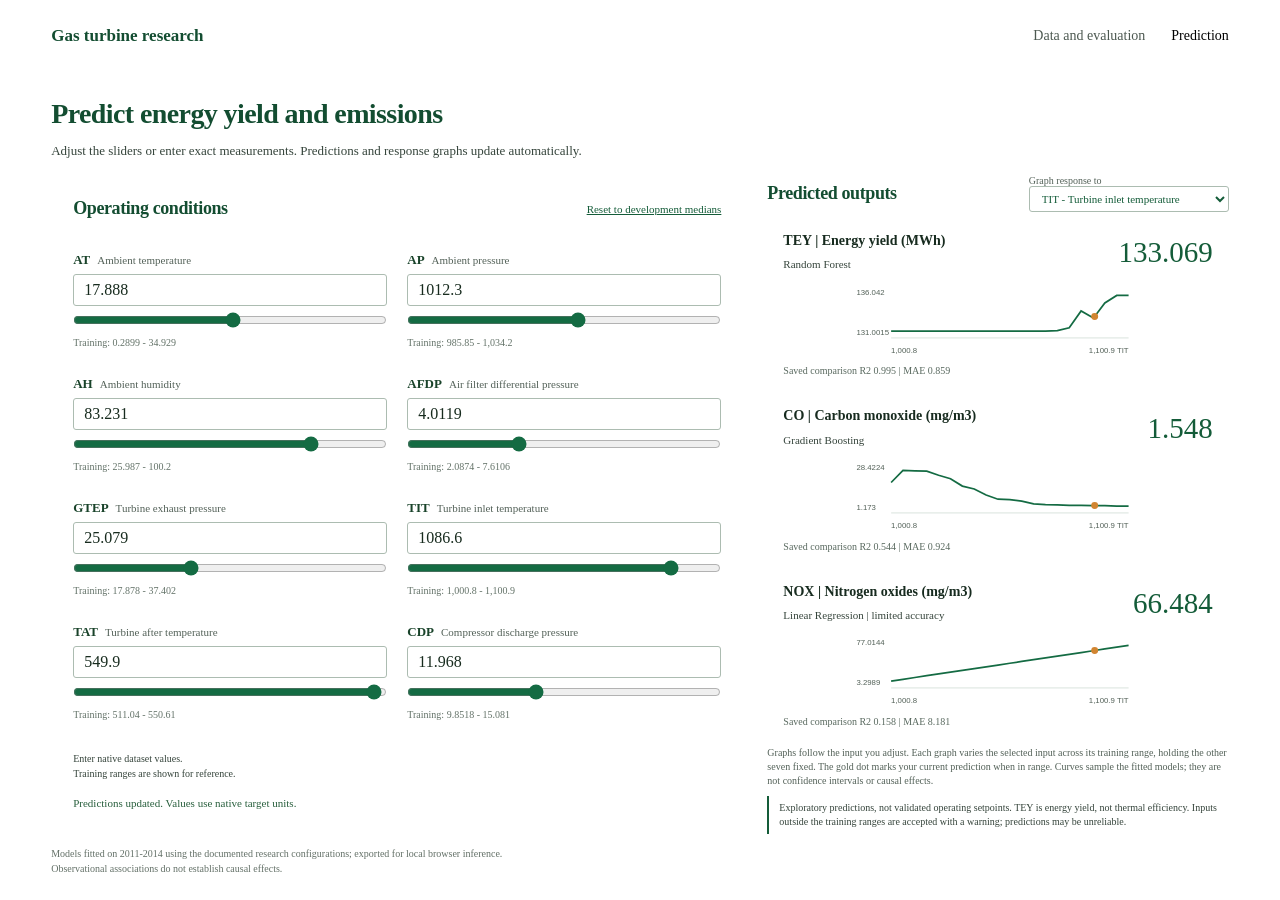
==== commit de8d137f: "Follow active prediction input in graphs and remove submit button" ====
--- a/website/predict/index.html
+++ b/website/predict/index.html
@@ -1 +1 @@
-<!doctype html><html lang="en"><head><meta charset="utf-8"><meta name="viewport" content="width=device-width,initial-scale=1"><meta name="theme-color" content="#18784c"><title>Gas turbine prediction</title><link rel="icon" type="image/svg+xml" href="../assets/turbine-icon.svg"><link rel="stylesheet" href="../assets/css/style.css"><script defer src="../assets/js/inference.js"></script><script defer src="../assets/js/predict.js"></script></head><body class="predict-page"><a class="skip" href="#predict-form">Skip to model inputs</a><header><a class="brand" href="../">Gas turbine research</a><nav aria-label="Main navigation"><a href="../">Data and evaluation</a><a class="active" aria-current="page" href="./">Prediction</a></nav></header><main class="predict-main"><div class="predict-heading"><div><h1>Predict energy yield and emissions</h1><p>Adjust the sliders or enter exact measurements. Predictions and response graphs update automatically.</p></div></div><div class="studio-grid"><form class="input-panel" id="predict-form"><div class="panel-topline"><h2>Operating conditions</h2><button type="button" id="reset-inputs" disabled>Reset to development medians</button></div><div class="input-grid" id="model-inputs"></div><div class="prediction-actions"><button class="button" id="predict-button" type="submit" disabled>Loading models...</button><p>Enter native dataset values.<br>Training ranges are shown for reference.</p></div><p id="predict-status" class="predict-status" role="status" aria-live="polite">Preparing browser models...</p></form><aside class="output-panel" aria-label="Predicted outputs"><div class="response-heading"><h2>Predicted outputs</h2><label for="response-feature">Graph response to<select id="response-feature" aria-describedby="response-help" disabled><option>TIT</option></select></label></div><article class="prediction-result"><h3>TEY | Energy yield (MWh)</h3><p>Random Forest</p><strong id="result-TEY">-</strong><div class="response-chart" id="response-TEY"></div><div class="model-score">Saved comparison R2 0.995 | MAE 0.859</div></article><article class="prediction-result"><h3>CO | Carbon monoxide (mg/m3)</h3><p>Gradient Boosting</p><strong id="result-CO">-</strong><div class="response-chart" id="response-CO"></div><div class="model-score">Saved comparison R2 0.544 | MAE 0.924</div></article><article class="prediction-result nox"><h3>NOX | Nitrogen oxides (mg/m3)</h3><p>Linear Regression | limited accuracy</p><strong id="result-NOX">-</strong><div class="response-chart" id="response-NOX"></div><div class="model-score">Saved comparison R2 0.158 | MAE 8.181</div></article><p class="response-help" id="response-help">Each graph varies the selected input across its training range, holding the other seven fixed. The gold dot marks your current prediction when in range. Curves sample the fitted models; they are not confidence intervals or causal effects.</p><p class="studio-note">Exploratory predictions, not validated operating setpoints. TEY is energy yield, not thermal efficiency. Inputs outside the training ranges are accepted with a warning; predictions may be unreliable.</p></aside></div><p class="studio-disclaimer" id="export-note">Models fitted on 2011-2014 using the documented research configurations; exported for local browser inference. Observational associations do not establish causal effects.</p></main><noscript>Enable JavaScript to use the prediction studio.</noscript></body></html>
+<!doctype html><html lang="en"><head><meta charset="utf-8"><meta name="viewport" content="width=device-width,initial-scale=1"><meta name="theme-color" content="#18784c"><title>Gas turbine prediction</title><link rel="icon" type="image/svg+xml" href="../assets/turbine-icon.svg"><link rel="stylesheet" href="../assets/css/style.css"><script defer src="../assets/js/inference.js"></script><script defer src="../assets/js/predict.js"></script></head><body class="predict-page"><a class="skip" href="#predict-form">Skip to model inputs</a><header><a class="brand" href="../">Gas turbine research</a><nav aria-label="Main navigation"><a href="../">Data and evaluation</a><a class="active" aria-current="page" href="./">Prediction</a></nav></header><main class="predict-main"><div class="predict-heading"><div><h1>Predict energy yield and emissions</h1><p>Adjust the sliders or enter exact measurements. Predictions and response graphs update automatically.</p></div></div><div class="studio-grid"><form class="input-panel" id="predict-form"><div class="panel-topline"><h2>Operating conditions</h2><button type="button" id="reset-inputs" disabled>Reset to development medians</button></div><div class="input-grid" id="model-inputs"></div><div class="prediction-actions"><p>Enter native dataset values.<br>Training ranges are shown for reference.</p></div><p id="predict-status" class="predict-status" role="status" aria-live="polite">Preparing browser models...</p></form><aside class="output-panel" aria-label="Predicted outputs"><div class="response-heading"><h2>Predicted outputs</h2><label for="response-feature">Graph response to<select id="response-feature" aria-describedby="response-help" disabled><option>TIT</option></select></label></div><article class="prediction-result"><h3>TEY | Energy yield (MWh)</h3><p>Random Forest</p><strong id="result-TEY">-</strong><div class="response-chart" id="response-TEY"></div><div class="model-score">Saved comparison R2 0.995 | MAE 0.859</div></article><article class="prediction-result"><h3>CO | Carbon monoxide (mg/m3)</h3><p>Gradient Boosting</p><strong id="result-CO">-</strong><div class="response-chart" id="response-CO"></div><div class="model-score">Saved comparison R2 0.544 | MAE 0.924</div></article><article class="prediction-result nox"><h3>NOX | Nitrogen oxides (mg/m3)</h3><p>Linear Regression | limited accuracy</p><strong id="result-NOX">-</strong><div class="response-chart" id="response-NOX"></div><div class="model-score">Saved comparison R2 0.158 | MAE 8.181</div></article><p class="response-help" id="response-help">Graphs follow the input you adjust. Each graph varies the selected input across its training range, holding the other seven fixed. The gold dot marks your current prediction when in range. Curves sample the fitted models; they are not confidence intervals or causal effects.</p><p class="studio-note">Exploratory predictions, not validated operating setpoints. TEY is energy yield, not thermal efficiency. Inputs outside the training ranges are accepted with a warning; predictions may be unreliable.</p></aside></div><p class="studio-disclaimer" id="export-note">Models fitted on 2011-2014 using the documented research configurations; exported for local browser inference. Observational associations do not establish causal effects.</p></main><noscript>Enable JavaScript to use the prediction studio.</noscript></body></html>
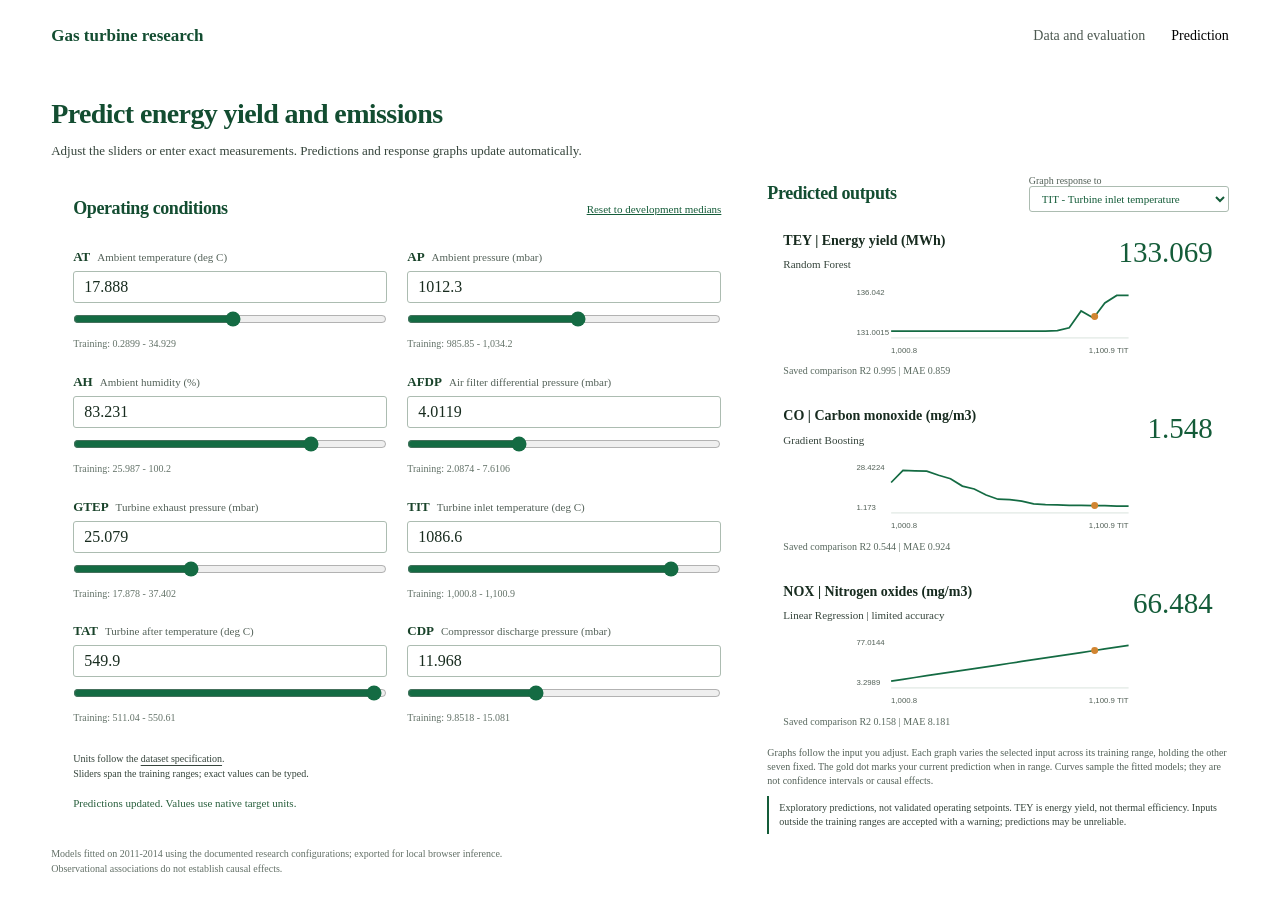
==== commit 65ed9302: "Polish submission accessibility, input units and research documentation" ====
--- a/website/predict/index.html
+++ b/website/predict/index.html
@@ -1 +1 @@
-<!doctype html><html lang="en"><head><meta charset="utf-8"><meta name="viewport" content="width=device-width,initial-scale=1"><meta name="theme-color" content="#18784c"><title>Gas turbine prediction</title><link rel="icon" type="image/svg+xml" href="../assets/turbine-icon.svg"><link rel="stylesheet" href="../assets/css/style.css"><script defer src="../assets/js/inference.js"></script><script defer src="../assets/js/predict.js"></script></head><body class="predict-page"><a class="skip" href="#predict-form">Skip to model inputs</a><header><a class="brand" href="../">Gas turbine research</a><nav aria-label="Main navigation"><a href="../">Data and evaluation</a><a class="active" aria-current="page" href="./">Prediction</a></nav></header><main class="predict-main"><div class="predict-heading"><div><h1>Predict energy yield and emissions</h1><p>Adjust the sliders or enter exact measurements. Predictions and response graphs update automatically.</p></div></div><div class="studio-grid"><form class="input-panel" id="predict-form"><div class="panel-topline"><h2>Operating conditions</h2><button type="button" id="reset-inputs" disabled>Reset to development medians</button></div><div class="input-grid" id="model-inputs"></div><div class="prediction-actions"><p>Enter native dataset values.<br>Training ranges are shown for reference.</p></div><p id="predict-status" class="predict-status" role="status" aria-live="polite">Preparing browser models...</p></form><aside class="output-panel" aria-label="Predicted outputs"><div class="response-heading"><h2>Predicted outputs</h2><label for="response-feature">Graph response to<select id="response-feature" aria-describedby="response-help" disabled><option>TIT</option></select></label></div><article class="prediction-result"><h3>TEY | Energy yield (MWh)</h3><p>Random Forest</p><strong id="result-TEY">-</strong><div class="response-chart" id="response-TEY"></div><div class="model-score">Saved comparison R2 0.995 | MAE 0.859</div></article><article class="prediction-result"><h3>CO | Carbon monoxide (mg/m3)</h3><p>Gradient Boosting</p><strong id="result-CO">-</strong><div class="response-chart" id="response-CO"></div><div class="model-score">Saved comparison R2 0.544 | MAE 0.924</div></article><article class="prediction-result nox"><h3>NOX | Nitrogen oxides (mg/m3)</h3><p>Linear Regression | limited accuracy</p><strong id="result-NOX">-</strong><div class="response-chart" id="response-NOX"></div><div class="model-score">Saved comparison R2 0.158 | MAE 8.181</div></article><p class="response-help" id="response-help">Graphs follow the input you adjust. Each graph varies the selected input across its training range, holding the other seven fixed. The gold dot marks your current prediction when in range. Curves sample the fitted models; they are not confidence intervals or causal effects.</p><p class="studio-note">Exploratory predictions, not validated operating setpoints. TEY is energy yield, not thermal efficiency. Inputs outside the training ranges are accepted with a warning; predictions may be unreliable.</p></aside></div><p class="studio-disclaimer" id="export-note">Models fitted on 2011-2014 using the documented research configurations; exported for local browser inference. Observational associations do not establish causal effects.</p></main><noscript>Enable JavaScript to use the prediction studio.</noscript></body></html>
+<!doctype html><html lang="en"><head><meta charset="utf-8"><meta name="viewport" content="width=device-width,initial-scale=1"><meta name="theme-color" content="#ffffff"><meta name="description" content="Explore fitted gas turbine models with eight live sensor inputs and response graphs for energy yield, CO and NOX."><title>Gas turbine prediction</title><link rel="icon" type="image/svg+xml" href="../assets/turbine-icon.svg"><link rel="stylesheet" href="../assets/css/style.css"><script defer src="../assets/js/inference.js"></script><script defer src="../assets/js/predict.js"></script></head><body class="predict-page"><a class="skip" href="#predict-form">Skip to model inputs</a><header><a class="brand" href="../">Gas turbine research</a><nav aria-label="Main navigation"><a href="../">Data and evaluation</a><a class="active" aria-current="page" href="./">Prediction</a></nav></header><main class="predict-main"><div class="predict-heading"><div><h1>Predict energy yield and emissions</h1><p>Adjust the sliders or enter exact measurements. Predictions and response graphs update automatically.</p></div></div><div class="studio-grid"><form class="input-panel" id="predict-form"><div class="panel-topline"><h2>Operating conditions</h2><button type="button" id="reset-inputs" disabled>Reset to development medians</button></div><div class="input-grid" id="model-inputs"></div><div class="prediction-actions"><p>Units follow the <a href="../#source-files">dataset specification</a>.<br>Sliders span the training ranges; exact values can be typed.</p></div><p id="predict-status" class="predict-status" role="status" aria-live="polite">Preparing browser models...</p></form><aside class="output-panel" aria-label="Predicted outputs"><div class="response-heading"><h2>Predicted outputs</h2><label for="response-feature">Graph response to<select id="response-feature" aria-describedby="response-help" disabled><option>TIT</option></select></label></div><article class="prediction-result"><h3>TEY | Energy yield (MWh)</h3><p>Random Forest</p><strong id="result-TEY">-</strong><div class="response-chart" id="response-TEY"></div><div class="model-score">Saved comparison R2 0.995 | MAE 0.859</div></article><article class="prediction-result"><h3>CO | Carbon monoxide (mg/m3)</h3><p>Gradient Boosting</p><strong id="result-CO">-</strong><div class="response-chart" id="response-CO"></div><div class="model-score">Saved comparison R2 0.544 | MAE 0.924</div></article><article class="prediction-result nox"><h3>NOX | Nitrogen oxides (mg/m3)</h3><p>Linear Regression | limited accuracy</p><strong id="result-NOX">-</strong><div class="response-chart" id="response-NOX"></div><div class="model-score">Saved comparison R2 0.158 | MAE 8.181</div></article><p class="response-help" id="response-help">Graphs follow the input you adjust. Each graph varies the selected input across its training range, holding the other seven fixed. The gold dot marks your current prediction when in range. Curves sample the fitted models; they are not confidence intervals or causal effects.</p><p class="studio-note">Exploratory predictions, not validated operating setpoints. TEY is energy yield, not thermal efficiency. Inputs outside the training ranges are accepted with a warning; predictions may be unreliable.</p></aside></div><p class="studio-disclaimer" id="export-note">Models fitted on 2011-2014 using the documented research configurations; exported for local browser inference. Observational associations do not establish causal effects.</p></main><noscript>Enable JavaScript to use the prediction studio.</noscript></body></html>
--- a/website/assets/css/style.css
+++ b/website/assets/css/style.css
@@ -14,3 +14,8 @@
 @media(min-width:901px) and (max-height:800px){.predict-main{padding-top:12px;padding-bottom:12px;gap:8px}.input-panel{padding:14px;gap:8px}.input-grid{gap:6px 16px}.response-chart svg{height:60px}.prediction-result strong{font-size:25px}.prediction-result{padding:7px 12px}.output-panel{gap:5px}.response-help,.studio-note{font-size:9px}.predict-heading h1{font-size:25px}.input-field input[type=range]{height:14px;margin-top:3px}}
 @media(max-width:900px){.response-heading,.response-help{grid-column:1/-1}.response-heading h2{font-size:14px}.response-chart svg{height:auto;min-height:55px}.prediction-result{padding:8px}.prediction-result strong{font-size:23px}.input-field input[type=range]{height:18px}.response-chart{min-height:0}}
 @media(max-width:480px){.output-panel{grid-template-columns:1fr}.prediction-result{display:grid;grid-template-columns:1fr auto}.response-chart svg{height:75px}.prediction-result strong{grid-column:2;grid-row:1/3}.response-heading label{max-width:180px}}
+
+/* Final keyboard, small-screen and print refinements. */
+:where(a,button,select,input,summary):focus-visible{outline:2px solid #146b43;outline-offset:4px}.input-unit{white-space:nowrap;color:#536158}.input-field:focus-within label{color:#145c39}.input-field input[type=range]{min-height:22px}.prediction-actions a{text-underline-offset:3px}.research-page article{scroll-margin-top:90px}svg{max-width:100%}
+@media(prefers-reduced-motion:reduce){html{scroll-behavior:auto}*,*::before,*::after{transition:none!important;animation:none!important}}
+@media print{header,.research-sidebar,.skip,.research-roadmap,#load-status,footer{display:none!important}.research-layout{display:block!important}main{max-width:none!important;padding:0!important}.research-part{break-before:auto}h2,h3,h4{break-after:avoid}.chart,table,.method-choice{break-inside:avoid}body{background:#fff!important;color:#111!important}.table-scroll{overflow:visible}a{color:#145c39}pre{white-space:pre-wrap}}
